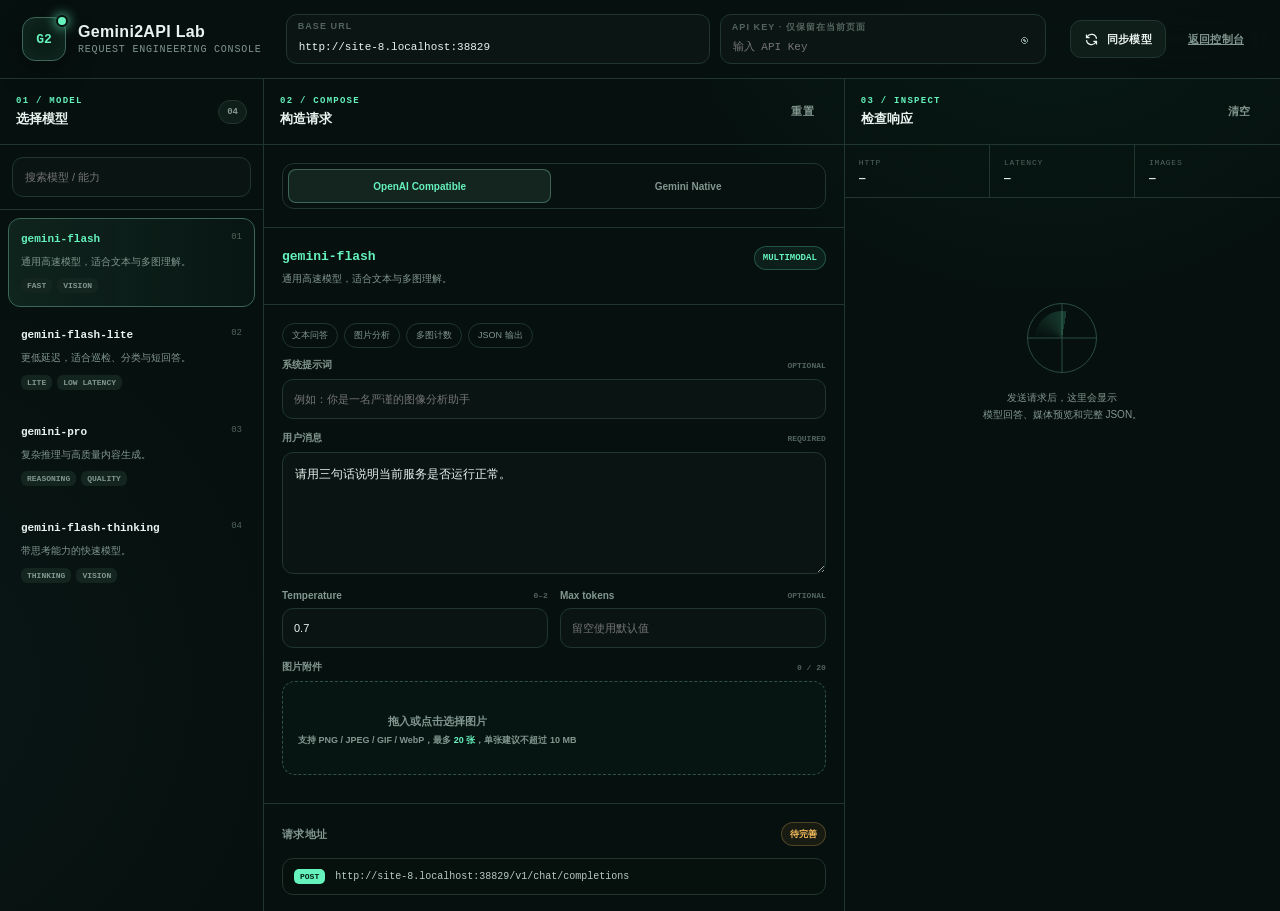
==== static/api-playground.html @ e966d171 "feat: add API request playground" ====
<!DOCTYPE html>
<html lang="zh-CN">
<head>
    <meta charset="UTF-8">
    <meta name="viewport" content="width=device-width, initial-scale=1.0">
    <meta name="theme-color" content="#07110f">
    <title>Gemini2API · API 调试台</title>
    <style>
        :root {
            color-scheme: dark;
            --ink: #e9f3ef;
            --muted: #82978f;
            --dim: #52645d;
            --bg: #07110f;
            --surface: #0c1714;
            --surface-2: #101e1a;
            --surface-3: #14251f;
            --line: #20362f;
            --line-hot: #3b6658;
            --signal: #65f2bd;
            --signal-2: #12c98a;
            --cyan: #62d7f4;
            --amber: #f5bc5c;
            --danger: #ff746f;
            --radius: 14px;
            --mono: "Cascadia Code", "JetBrains Mono", Consolas, monospace;
            --sans: Bahnschrift, "Microsoft YaHei UI", "Noto Sans SC", sans-serif;
        }

        * { box-sizing: border-box; }
        html { min-width: 320px; background: var(--bg); }
        body {
            margin: 0;
            min-height: 100vh;
            color: var(--ink);
            font-family: var(--sans);
            background:
                radial-gradient(circle at 82% -10%, rgba(18,201,138,.12), transparent 30%),
                radial-gradient(circle at -10% 75%, rgba(98,215,244,.07), transparent 28%),
                var(--bg);
        }
        body::before {
            content: "";
            position: fixed;
            inset: 0;
            pointer-events: none;
            opacity: .13;
            background-image: linear-gradient(rgba(101,242,189,.09) 1px, transparent 1px), linear-gradient(90deg, rgba(101,242,189,.09) 1px, transparent 1px);
            background-size: 48px 48px;
            mask-image: linear-gradient(to bottom, #000, transparent 70%);
        }
        button, input, textarea, select { font: inherit; }
        button { color: inherit; cursor: pointer; }
        button:disabled { cursor: not-allowed; opacity: .48; }
        a { color: inherit; }
        :focus-visible { outline: 2px solid var(--signal); outline-offset: 2px; }
        ::selection { color: #04110c; background: var(--signal); }
        ::-webkit-scrollbar { width: 9px; height: 9px; }
        ::-webkit-scrollbar-track { background: transparent; }
        ::-webkit-scrollbar-thumb { border: 3px solid transparent; border-radius: 10px; background: #2b443b; background-clip: content-box; }

        .shell { position: relative; z-index: 1; min-height: 100vh; }
        .topbar {
            position: sticky;
            top: 0;
            z-index: 30;
            min-height: 78px;
            display: grid;
            grid-template-columns: auto minmax(320px, 1fr) auto;
            align-items: center;
            gap: 24px;
            padding: 14px 22px;
            border-bottom: 1px solid var(--line);
            background: rgba(7,17,15,.88);
            backdrop-filter: blur(22px);
        }
        .brand { display: flex; align-items: center; gap: 12px; min-width: 230px; text-decoration: none; }
        .brand-mark {
            position: relative;
            width: 44px;
            height: 44px;
            display: grid;
            place-items: center;
            border: 1px solid var(--line-hot);
            border-radius: 13px;
            background: #0b1b16;
            color: var(--signal);
            font-family: var(--mono);
            font-size: 13px;
            font-weight: 800;
            box-shadow: inset 0 0 22px rgba(101,242,189,.08), 0 8px 30px rgba(0,0,0,.25);
        }
        .brand-mark::after {
            content: "";
            position: absolute;
            right: -3px;
            top: -3px;
            width: 8px;
            height: 8px;
            border: 2px solid var(--bg);
            border-radius: 50%;
            background: var(--signal);
            box-shadow: 0 0 12px var(--signal);
        }
        .brand strong { display: block; font-size: 16px; letter-spacing: .02em; }
        .brand small { display: block; margin-top: 3px; color: var(--muted); font-family: var(--mono); font-size: 10px; letter-spacing: .08em; text-transform: uppercase; }
        .connection { display: grid; grid-template-columns: minmax(210px, 1.3fr) minmax(180px, 1fr); gap: 10px; }
        .compact-field { position: relative; min-width: 0; }
        .compact-field label {
            position: absolute;
            top: 7px;
            left: 12px;
            z-index: 1;
            color: var(--dim);
            font-size: 9px;
            font-weight: 700;
            letter-spacing: .12em;
            text-transform: uppercase;
            pointer-events: none;
        }
        .input, .textarea, .select {
            width: 100%;
            border: 1px solid var(--line);
            border-radius: 11px;
            background: rgba(12,23,20,.9);
            color: var(--ink);
            transition: border-color .18s, background .18s, box-shadow .18s;
        }
        .input:hover, .textarea:hover, .select:hover { border-color: #304d43; }
        .input:focus, .textarea:focus, .select:focus { border-color: var(--line-hot); background: var(--surface-2); box-shadow: 0 0 0 3px rgba(101,242,189,.08); outline: 0; }
        .compact-field .input { height: 50px; padding: 21px 40px 6px 12px; font-family: var(--mono); font-size: 11px; }
        .key-toggle { position: absolute; right: 8px; top: 13px; width: 28px; height: 28px; border: 0; border-radius: 8px; background: transparent; color: var(--muted); }
        .key-toggle:hover { color: var(--signal); background: var(--surface-3); }
        .top-actions { display: flex; align-items: center; gap: 8px; }
        .button {
            min-height: 38px;
            display: inline-flex;
            align-items: center;
            justify-content: center;
            gap: 8px;
            border: 1px solid var(--line);
            border-radius: 11px;
            padding: 0 13px;
            background: var(--surface-2);
            color: var(--ink);
            font-size: 11px;
            font-weight: 700;
            letter-spacing: .02em;
            transition: transform .16s, border-color .16s, background .16s;
        }
        .button:hover { transform: translateY(-1px); border-color: var(--line-hot); background: var(--surface-3); }
        .button svg { width: 15px; height: 15px; }
        .button.primary { border-color: transparent; background: var(--signal); color: #062017; box-shadow: 0 10px 28px rgba(18,201,138,.18); }
        .button.primary:hover { background: #8bf7cf; }
        .button.ghost { border-color: transparent; background: transparent; color: var(--muted); }
        .button.ghost:hover { color: var(--ink); background: var(--surface-2); }

        .workspace {
            width: min(1880px, 100%);
            min-height: calc(100vh - 79px);
            margin: 0 auto;
            display: grid;
            grid-template-columns: 264px minmax(480px, 1fr) minmax(390px, 34vw);
        }
        .pane { min-width: 0; border-right: 1px solid var(--line); background: rgba(7,17,15,.5); }
        .pane:last-child { border-right: 0; }
        .pane-head {
            height: 66px;
            display: flex;
            align-items: center;
            justify-content: space-between;
            gap: 12px;
            padding: 0 16px;
            border-bottom: 1px solid var(--line);
        }
        .pane-kicker { color: var(--signal); font-family: var(--mono); font-size: 9px; font-weight: 800; letter-spacing: .14em; text-transform: uppercase; }
        .pane-title { margin: 4px 0 0; font-size: 13px; font-weight: 700; }
        .counter, .pill {
            display: inline-flex;
            align-items: center;
            gap: 6px;
            min-height: 24px;
            padding: 3px 8px;
            border: 1px solid var(--line);
            border-radius: 999px;
            background: var(--surface-2);
            color: var(--muted);
            font-family: var(--mono);
            font-size: 9px;
            font-weight: 700;
        }
        .pill.ok { border-color: rgba(101,242,189,.25); color: var(--signal); background: rgba(101,242,189,.07); }
        .pill.warn { border-color: rgba(245,188,92,.25); color: var(--amber); background: rgba(245,188,92,.07); }
        .pill.bad { border-color: rgba(255,116,111,.25); color: var(--danger); background: rgba(255,116,111,.07); }

        .model-tools { padding: 12px; border-bottom: 1px solid var(--line); }
        .search { height: 40px; padding: 0 12px; font-size: 11px; }
        .model-list { height: calc(100vh - 199px); overflow-y: auto; padding: 8px; }
        .model-card {
            width: 100%;
            margin: 0 0 7px;
            padding: 13px 12px;
            border: 1px solid transparent;
            border-radius: 12px;
            background: transparent;
            text-align: left;
            transition: border-color .16s, background .16s, transform .16s;
        }
        .model-card:hover { border-color: var(--line); background: var(--surface); transform: translateX(2px); }
        .model-card.active { border-color: var(--line-hot); background: linear-gradient(90deg, rgba(101,242,189,.09), rgba(101,242,189,.025)); }
        .model-index { float: right; color: var(--dim); font-family: var(--mono); font-size: 9px; }
        .model-name { display: block; overflow-wrap: anywhere; color: var(--ink); font-family: var(--mono); font-size: 11px; font-weight: 750; line-height: 1.45; }
        .model-card.active .model-name { color: var(--signal); }
        .model-desc { display: block; margin-top: 7px; color: var(--muted); font-size: 10px; line-height: 1.45; }
        .model-tags { margin-top: 9px; display: flex; gap: 5px; flex-wrap: wrap; }
        .model-tag { padding: 3px 6px; border-radius: 6px; background: var(--surface-3); color: var(--muted); font-family: var(--mono); font-size: 8px; font-weight: 700; }

        .scroll { height: calc(100vh - 145px); overflow-y: auto; }
        .section { padding: 18px; border-bottom: 1px solid var(--line); }
        .section-title { margin: 0 0 12px; display: flex; align-items: center; justify-content: space-between; gap: 12px; font-size: 11px; }
        .section-title span:first-child { color: var(--muted); font-weight: 700; letter-spacing: .04em; }
        .protocol { display: grid; grid-template-columns: 1fr 1fr; gap: 5px; padding: 5px; border: 1px solid var(--line); border-radius: 12px; background: #07110f; }
        .protocol button { height: 34px; border: 0; border-radius: 8px; background: transparent; color: var(--muted); font-size: 10px; font-weight: 750; }
        .protocol button.active { background: var(--surface-3); color: var(--signal); box-shadow: inset 0 0 0 1px var(--line-hot); }
        .selection { display: flex; align-items: flex-start; justify-content: space-between; gap: 16px; }
        .selection code { color: var(--signal); font-family: var(--mono); font-size: 13px; font-weight: 800; overflow-wrap: anywhere; }
        .selection p { margin: 7px 0 0; color: var(--muted); font-size: 10px; line-height: 1.5; }
        .form-grid { display: grid; grid-template-columns: 1fr 1fr; gap: 12px; }
        .field { min-width: 0; }
        .field.wide { grid-column: 1 / -1; }
        .field label { display: flex; align-items: center; justify-content: space-between; gap: 10px; margin: 0 0 7px; color: var(--muted); font-size: 10px; font-weight: 700; }
        .field label small { color: var(--dim); font-family: var(--mono); font-size: 8px; }
        .textarea { min-height: 122px; resize: vertical; padding: 12px; font-size: 12px; line-height: 1.6; }
        .select, .field > .input { height: 40px; padding: 0 11px; font-size: 11px; }
        .templates { display: flex; gap: 6px; flex-wrap: wrap; margin-bottom: 10px; }
        .template { border: 1px solid var(--line); border-radius: 999px; padding: 5px 9px; background: transparent; color: var(--muted); font-size: 9px; }
        .template:hover { border-color: var(--line-hot); color: var(--signal); }
        .dropzone {
            min-height: 94px;
            display: grid;
            place-items: center;
            padding: 15px;
            border: 1px dashed #315247;
            border-radius: 13px;
            background: rgba(101,242,189,.025);
            text-align: center;
            transition: border-color .18s, background .18s;
        }
        .dropzone.drag { border-color: var(--signal); background: rgba(101,242,189,.07); }
        .dropzone input { display: none; }
        .dropzone strong { display: block; font-size: 11px; }
        .dropzone span { display: block; margin-top: 5px; color: var(--muted); font-size: 9px; }
        .dropzone b { color: var(--signal); font-weight: 700; }
        .file-list { margin-top: 10px; display: grid; grid-template-columns: repeat(auto-fill, minmax(122px, 1fr)); gap: 8px; }
        .file-card { position: relative; min-width: 0; overflow: hidden; border: 1px solid var(--line); border-radius: 10px; background: var(--surface); }
        .file-card img { width: 100%; height: 78px; display: block; object-fit: cover; background: #050b09; }
        .file-meta { padding: 7px; }
        .file-meta strong, .file-meta span { display: block; overflow: hidden; text-overflow: ellipsis; white-space: nowrap; }
        .file-meta strong { font-size: 9px; }
        .file-meta span { margin-top: 3px; color: var(--muted); font-size: 8px; }
        .file-remove { position: absolute; right: 5px; top: 5px; width: 24px; height: 24px; border: 1px solid rgba(255,255,255,.16); border-radius: 8px; background: rgba(5,11,9,.78); color: #fff; font-size: 14px; }

        .endpoint { display: flex; align-items: flex-start; gap: 10px; padding: 10px 11px; border: 1px solid var(--line); border-radius: 11px; background: #06100d; }
        .method { flex: 0 0 auto; padding: 3px 6px; border-radius: 5px; background: var(--signal); color: #062017; font-family: var(--mono); font-size: 8px; font-weight: 900; }
        .endpoint code { min-width: 0; color: #b8cbc4; font-family: var(--mono); font-size: 10px; line-height: 1.5; overflow-wrap: anywhere; }
        .tabs { display: flex; gap: 3px; padding: 0 12px; border-bottom: 1px solid var(--line); }
        .tabs button { height: 39px; border: 0; border-bottom: 2px solid transparent; padding: 0 10px; background: transparent; color: var(--muted); font-family: var(--mono); font-size: 9px; font-weight: 700; }
        .tabs button.active { border-bottom-color: var(--signal); color: var(--signal); }
        .code-wrap { position: relative; background: #050c0a; }
        pre { margin: 0; color: #b9d5ca; font-family: var(--mono); font-size: 10px; line-height: 1.62; tab-size: 2; }
        .code-output { min-height: 230px; max-height: 430px; padding: 16px; overflow: auto; white-space: pre; }
        .copy { position: absolute; right: 10px; top: 10px; z-index: 2; min-height: 29px; border-color: #29483e; background: #0d1c17; }
        .send-row { display: flex; align-items: center; justify-content: space-between; gap: 16px; }
        .send-note { color: var(--muted); font-size: 9px; line-height: 1.5; }
        .send-button { min-width: 145px; min-height: 44px; }
        .spinner { width: 14px; height: 14px; display: none; border: 2px solid rgba(6,32,23,.25); border-top-color: #062017; border-radius: 50%; animation: spin .75s linear infinite; }
        .loading .spinner { display: block; }
        @keyframes spin { to { transform: rotate(360deg); } }

        .metrics { display: grid; grid-template-columns: repeat(3, 1fr); border-bottom: 1px solid var(--line); }
        .metric { min-width: 0; padding: 13px 14px; border-right: 1px solid var(--line); }
        .metric:last-child { border-right: 0; }
        .metric span { display: block; color: var(--dim); font-family: var(--mono); font-size: 8px; letter-spacing: .1em; text-transform: uppercase; }
        .metric strong { display: block; margin-top: 5px; overflow: hidden; text-overflow: ellipsis; white-space: nowrap; font-family: var(--mono); font-size: 11px; }
        .status-ok { color: var(--signal); }
        .status-bad { color: var(--danger); }
        .answer { margin: 14px; padding: 15px; border: 1px solid var(--line); border-radius: 12px; background: var(--surface); }
        .answer-label { color: var(--signal); font-family: var(--mono); font-size: 8px; font-weight: 800; letter-spacing: .12em; text-transform: uppercase; }
        .answer-text { margin-top: 9px; color: var(--ink); font-size: 12px; line-height: 1.7; white-space: pre-wrap; overflow-wrap: anywhere; }
        .response-empty { min-height: 330px; display: grid; place-items: center; padding: 30px; text-align: center; }
        .radar { position: relative; width: 70px; height: 70px; margin: 0 auto 16px; border: 1px solid var(--line-hot); border-radius: 50%; opacity: .72; }
        .radar::before, .radar::after { content: ""; position: absolute; inset: 50% auto auto 50%; background: var(--line-hot); transform: translate(-50%,-50%); }
        .radar::before { width: 1px; height: 100%; }
        .radar::after { width: 100%; height: 1px; }
        .radar i { position: absolute; inset: 7px; border-radius: 50%; background: conic-gradient(from 10deg, transparent 0 72%, rgba(101,242,189,.28)); animation: radar 2.8s linear infinite; }
        @keyframes radar { to { transform: rotate(360deg); } }
        .response-empty p { margin: 0; color: var(--muted); font-size: 10px; line-height: 1.7; }
        .error { margin: 14px; padding: 12px; border: 1px solid rgba(255,116,111,.28); border-radius: 11px; background: rgba(255,116,111,.07); color: #ffaaa6; font-size: 10px; line-height: 1.6; overflow-wrap: anywhere; }
        .media-grid { display: grid; grid-template-columns: repeat(auto-fit, minmax(180px, 1fr)); gap: 9px; padding: 14px; border-bottom: 1px solid var(--line); }
        .media { overflow: hidden; margin: 0; border: 1px solid var(--line); border-radius: 11px; background: #030806; }
        .media img { width: 100%; max-height: 320px; display: block; object-fit: contain; }
        .media figcaption { padding: 7px 9px; display: flex; justify-content: space-between; gap: 10px; color: var(--muted); font-size: 8px; }
        .raw-head { height: 39px; display: flex; align-items: center; justify-content: space-between; padding: 0 12px; border-top: 1px solid var(--line); border-bottom: 1px solid var(--line); background: var(--surface); color: var(--muted); font-size: 9px; }
        .response-code { min-height: 300px; max-height: calc(100vh - 285px); padding: 16px; overflow: auto; white-space: pre-wrap; overflow-wrap: anywhere; background: #050c0a; }
        .hidden { display: none !important; }
        .toast { position: fixed; right: 20px; bottom: 20px; z-index: 80; max-width: min(380px, calc(100vw - 40px)); padding: 11px 14px; border: 1px solid var(--line-hot); border-radius: 11px; background: #10221c; color: var(--ink); box-shadow: 0 18px 50px rgba(0,0,0,.4); font-size: 10px; opacity: 0; transform: translateY(10px); pointer-events: none; transition: opacity .18s, transform .18s; }
        .toast.show { opacity: 1; transform: translateY(0); }

        @media (max-width: 1260px) {
            .topbar { grid-template-columns: auto 1fr; }
            .top-actions { grid-column: 1 / -1; justify-content: flex-end; }
            .workspace { grid-template-columns: 245px minmax(450px, 1fr); }
            .response-pane { grid-column: 1 / -1; border-top: 1px solid var(--line); }
            .response-pane .scroll { height: auto; max-height: 760px; }
        }
        @media (max-width: 790px) {
            .topbar { position: relative; display: flex; flex-direction: column; align-items: stretch; gap: 12px; }
            .connection { grid-template-columns: 1fr; }
            .top-actions { justify-content: stretch; }
            .top-actions .button { flex: 1; }
            .workspace { display: block; }
            .pane { border-right: 0; border-bottom: 1px solid var(--line); }
            .model-list { height: auto; max-height: 330px; }
            .scroll { height: auto; max-height: none; }
            .form-grid { grid-template-columns: 1fr; }
            .field.wide { grid-column: auto; }
            .send-row { align-items: stretch; flex-direction: column; }
            .send-button { width: 100%; }
            .code-output, .response-code { max-height: 520px; }
        }
    </style>
</head>
<body>
<div class="shell">
    <header class="topbar">
        <a class="brand" href="/index.html" title="返回管理控制台">
            <span class="brand-mark">G2</span>
            <span><strong>Gemini2API Lab</strong><small>request engineering console</small></span>
        </a>
        <div class="connection">
            <div class="compact-field"><label for="baseUrl">Base URL</label><input id="baseUrl" class="input" spellcheck="false"></div>
            <div class="compact-field"><label for="apiKey">API Key · 仅保留在当前页面</label><input id="apiKey" class="input" type="password" autocomplete="off" placeholder="输入 API Key"><button id="keyToggle" class="key-toggle" type="button" aria-label="显示或隐藏 API Key">◉</button></div>
        </div>
        <div class="top-actions">
            <button id="loadModels" class="button" type="button">
                <svg viewBox="0 0 24 24" fill="none" stroke="currentColor" stroke-width="2"><path d="M20 11a8 8 0 0 0-15-3M4 4v5h5M4 13a8 8 0 0 0 15 3m1 4v-5h-5"/></svg>
                同步模型
            </button>
            <a class="button ghost" href="/index.html">返回控制台</a>
        </div>
    </header>

    <main class="workspace">
        <aside class="pane model-pane">
            <div class="pane-head"><div><div class="pane-kicker">01 / Model</div><div class="pane-title">选择模型</div></div><span id="modelCount" class="counter">04</span></div>
            <div class="model-tools"><input id="modelSearch" class="input search" placeholder="搜索模型 / 能力" aria-label="搜索模型"></div>
            <div id="modelList" class="model-list"></div>
        </aside>

        <section class="pane builder-pane">
            <div class="pane-head"><div><div class="pane-kicker">02 / Compose</div><div class="pane-title">构造请求</div></div><button id="reset" class="button ghost" type="button">重置</button></div>
            <div class="scroll">
                <div class="section">
                    <div class="protocol" aria-label="API 协议">
                        <button id="protocolOpenAI" class="active" type="button">OpenAI Compatible</button>
                        <button id="protocolGemini" type="button">Gemini Native</button>
                    </div>
                </div>
                <div class="section">
                    <div class="selection">
                        <div><code id="selectedModel">gemini-flash</code><p id="selectedDescription">通用高速模型，适合文本与多图理解。</p></div>
                        <span id="selectedBadge" class="pill ok">MULTIMODAL</span>
                    </div>
                </div>
                <div class="section">
                    <div class="templates" aria-label="提示词模板">
                        <button class="template" type="button" data-template="text">文本问答</button>
                        <button class="template" type="button" data-template="vision">图片分析</button>
                        <button class="template" type="button" data-template="count">多图计数</button>
                        <button class="template" type="button" data-template="json">JSON 输出</button>
                    </div>
                    <div class="form-grid">
                        <div class="field wide"><label for="systemPrompt"><span>系统提示词</span><small>OPTIONAL</small></label><input id="systemPrompt" class="input" placeholder="例如：你是一名严谨的图像分析助手"></div>
                        <div class="field wide"><label for="prompt"><span>用户消息</span><small>REQUIRED</small></label><textarea id="prompt" class="textarea" placeholder="输入要发送给模型的内容">请用三句话说明当前服务是否运行正常。</textarea></div>
                        <div class="field"><label for="temperature"><span>Temperature</span><small>0–2</small></label><input id="temperature" class="input" type="number" min="0" max="2" step="0.1" value="0.7"></div>
                        <div class="field"><label for="maxTokens"><span>Max tokens</span><small>OPTIONAL</small></label><input id="maxTokens" class="input" type="number" min="1" step="1" placeholder="留空使用默认值"></div>
                        <div class="field wide">
                            <label for="imageInput"><span>图片附件</span><small id="imageCount">0 / 20</small></label>
                            <label id="dropzone" class="dropzone" for="imageInput"><input id="imageInput" type="file" accept="image/png,image/jpeg,image/gif,image/webp" multiple><span><strong>拖入或点击选择图片</strong><span>支持 PNG / JPEG / GIF / WebP，最多 <b>20 张</b>，单张建议不超过 10 MB</span></span></label>
                            <div id="fileList" class="file-list"></div>
                        </div>
                    </div>
                </div>
                <div class="section">
                    <div class="section-title"><span>请求地址</span><span id="requestState" class="pill warn">待填写密钥</span></div>
                    <div class="endpoint"><span class="method">POST</span><code id="endpoint">-</code></div>
                </div>
                <div class="section" style="padding:0">
                    <div class="tabs">
                        <button class="active" type="button" data-tab="json">JSON</button>
                        <button type="button" data-tab="curl">cURL</button>
                        <button type="button" data-tab="python">Python</button>
                        <button type="button" data-tab="javascript">JavaScript</button>
                    </div>
                    <div class="code-wrap"><button id="copyCode" class="button copy" type="button">复制</button><pre id="codeOutput" class="code-output"></pre></div>
                </div>
                <div class="section">
                    <div class="send-row">
                        <div id="validation" class="send-note">填写 API Key 后即可发送请求。示例代码不会暴露真实密钥。</div>
                        <button id="send" class="button primary send-button" type="button"><span class="spinner"></span><svg class="send-icon" viewBox="0 0 24 24" fill="none" stroke="currentColor" stroke-width="2"><path d="m22 2-7 20-4-9-9-4Z"/><path d="M22 2 11 13"/></svg><span id="sendText">发送请求</span></button>
                    </div>
                </div>
            </div>
        </section>

        <section class="pane response-pane">
            <div class="pane-head"><div><div class="pane-kicker">03 / Inspect</div><div class="pane-title">检查响应</div></div><button id="clear" class="button ghost" type="button">清空</button></div>
            <div class="scroll">
                <div class="metrics">
                    <div class="metric"><span>HTTP</span><strong id="httpStatus">—</strong></div>
                    <div class="metric"><span>Latency</span><strong id="latency">—</strong></div>
                    <div class="metric"><span>Images</span><strong id="mediaCount">—</strong></div>
                </div>
                <div id="responseEmpty" class="response-empty"><div><div class="radar"><i></i></div><p>发送请求后，这里会显示<br>模型回答、媒体预览和完整 JSON。</p></div></div>
                <div id="errorBox" class="error hidden"></div>
                <div id="answerBox" class="answer hidden"><div class="answer-label">Assistant output</div><div id="answerText" class="answer-text"></div></div>
                <div id="mediaGrid" class="media-grid hidden"></div>
                <div id="rawPanel" class="hidden"><div class="raw-head"><span>RAW RESPONSE</span><button id="copyResponse" class="button ghost" type="button">复制 JSON</button></div><pre id="responseCode" class="response-code"></pre></div>
            </div>
        </section>
    </main>
</div>
<div id="toast" class="toast" role="status" aria-live="polite"></div>

<script>
    const MAX_IMAGES = 20;
    const CODE_API_KEY = 'YOUR_API_KEY';
    const MODELS = [
        {id:'gemini-flash', label:'Flash', description:'通用高速模型，适合文本与多图理解。', tags:['FAST','VISION']},
        {id:'gemini-flash-lite', label:'Flash Lite', description:'更低延迟，适合巡检、分类与短回答。', tags:['LITE','LOW LATENCY']},
        {id:'gemini-pro', label:'Pro', description:'复杂推理与高质量内容生成。', tags:['REASONING','QUALITY']},
        {id:'gemini-flash-thinking', label:'Flash Thinking', description:'带思考能力的快速模型。', tags:['THINKING','VISION']}
    ];
    const TEMPLATES = {
        text: '请用三句话说明当前服务是否运行正常。',
        vision: '逐张分析这些图片的主体、环境与明显差异，并给出简洁结论。',
        count: '请确认你收到了多少张图片，只回复图片数量。',
        json: '请将结果以 JSON 返回，字段包含 summary、confidence 和 details。'
    };
    const state = {protocol:'openai', models:[...MODELS], selected:MODELS[0], files:[], fileData:[], tab:'json', loading:false, response:null, toastTimer:null};
    const $ = id => document.getElementById(id);
    const trimBase = value => String(value || '').trim().replace(/\/+$/, '');
    const defaultBase = () => location.protocol.startsWith('http') ? location.origin : 'http://localhost:5918';

    function escapeHtml(value){ return String(value ?? '').replace(/[&<>"']/g, char => ({'&':'&amp;','<':'&lt;','>':'&gt;','"':'&quot;',"'":'&#39;'}[char])); }
    function escapeAttr(value){ return escapeHtml(value).replace(/`/g, '&#96;'); }
    function showToast(message){ const toast=$('toast'); toast.textContent=message; toast.classList.add('show'); clearTimeout(state.toastTimer); state.toastTimer=setTimeout(()=>toast.classList.remove('show'),2400); }
    function formatBytes(bytes){ return bytes < 1048576 ? `${Math.max(1,Math.round(bytes/1024))} KB` : `${(bytes/1048576).toFixed(1)} MB`; }
    function formatTime(ms){ return ms < 1000 ? `${Math.round(ms)} ms` : `${(ms/1000).toFixed(2)} s`; }

    function renderModels(){
        const query=$('modelSearch').value.trim().toLowerCase();
        const rows=state.models.filter(model => !query || `${model.id} ${model.label} ${model.description} ${model.tags.join(' ')}`.toLowerCase().includes(query));
        $('modelCount').textContent=String(rows.length).padStart(2,'0');
        $('modelList').innerHTML=rows.length ? rows.map((model,index)=>`<button class="model-card ${state.selected?.id===model.id?'active':''}" type="button" data-model="${escapeAttr(model.id)}"><span class="model-index">${String(index+1).padStart(2,'0')}</span><span class="model-name">${escapeHtml(model.id)}</span><span class="model-desc">${escapeHtml(model.description)}</span><span class="model-tags">${model.tags.map(tag=>`<span class="model-tag">${escapeHtml(tag)}</span>`).join('')}</span></button>`).join('') : '<div class="response-empty"><p>没有匹配的模型</p></div>';
        document.querySelectorAll('[data-model]').forEach(button=>button.addEventListener('click',()=>selectModel(button.dataset.model)));
    }
    function selectModel(id){
        const model=state.models.find(item=>item.id===id); if(!model) return;
        state.selected=model;
        $('selectedModel').textContent=model.id;
        $('selectedDescription').textContent=model.description;
        $('selectedBadge').textContent=model.tags.includes('THINKING')?'THINKING':'MULTIMODAL';
        renderModels(); refresh();
    }
    async function loadModels(){
        const base=trimBase($('baseUrl').value), key=$('apiKey').value.trim();
        if(!base || !key){ showToast('请先填写服务地址和 API Key'); return; }
        const button=$('loadModels'); button.disabled=true; button.textContent='同步中…';
        try{
            const response=await fetch(`${base}/v1/models`,{headers:{Authorization:`Bearer ${key}`}});
            const body=await response.json().catch(()=>({}));
            if(!response.ok) throw new Error(extractError(body)||`HTTP ${response.status}`);
            const ids=(body.data||[]).map(item=>String(item.id||'')).filter(Boolean);
            if(!ids.length) throw new Error('服务未返回模型');
            state.models=ids.map(id=>MODELS.find(item=>item.id===id)||{id,label:id,description:'服务端可用模型',tags:['CUSTOM']});
            selectModel(state.models.find(item=>item.id===state.selected?.id)?.id||state.models[0].id);
            showToast(`已同步 ${state.models.length} 个模型`);
        }catch(error){ showToast(`同步失败：${error.message}`); }
        finally{ button.disabled=false; button.innerHTML='<svg viewBox="0 0 24 24" fill="none" stroke="currentColor" stroke-width="2"><path d="M20 11a8 8 0 0 0-15-3M4 4v5h5M4 13a8 8 0 0 0 15 3m1 4v-5h-5"/></svg>同步模型'; }
    }

    function setProtocol(protocol){ state.protocol=protocol; $('protocolOpenAI').classList.toggle('active',protocol==='openai'); $('protocolGemini').classList.toggle('active',protocol==='gemini'); refresh(); }
    function readFile(file){ return new Promise((resolve,reject)=>{ const reader=new FileReader(); reader.onload=()=>{ const dataUrl=String(reader.result||''), comma=dataUrl.indexOf(','); resolve({file,name:file.name,size:file.size,mime:file.type||'image/png',dataUrl,base64:comma>=0?dataUrl.slice(comma+1):''}); }; reader.onerror=()=>reject(new Error(`无法读取 ${file.name}`)); reader.readAsDataURL(file); }); }
    async function addFiles(fileList){
        const incoming=[...fileList].filter(file=>/^image\/(png|jpeg|gif|webp)$/.test(file.type));
        const remaining=MAX_IMAGES-state.files.length;
        if(!remaining){ showToast('最多支持 20 张图片'); return; }
        const accepted=incoming.slice(0,remaining);
        const tooLarge=accepted.find(file=>file.size>10*1024*1024);
        if(tooLarge){ showToast(`${tooLarge.name} 超过 10 MB`); return; }
        const data=await Promise.all(accepted.map(readFile));
        state.files.push(...accepted); state.fileData.push(...data);
        if(incoming.length>accepted.length) showToast(`已保留前 ${accepted.length} 张，总数最多 20 张`);
        renderFiles(); refresh();
    }
    function renderFiles(){
        $('imageCount').textContent=`${state.files.length} / ${MAX_IMAGES}`;
        $('fileList').innerHTML=state.fileData.map((item,index)=>`<div class="file-card"><img src="${escapeAttr(item.dataUrl)}" alt="图片 ${index+1} 预览"><button class="file-remove" type="button" data-remove="${index}" aria-label="删除图片 ${index+1}">×</button><div class="file-meta"><strong>图 ${String(index+1).padStart(2,'0')} · ${escapeHtml(item.name)}</strong><span>${formatBytes(item.size)}</span></div></div>`).join('');
        document.querySelectorAll('[data-remove]').forEach(button=>button.addEventListener('click',()=>{ const index=Number(button.dataset.remove); state.files.splice(index,1); state.fileData.splice(index,1); renderFiles(); refresh(); }));
    }

    function buildRequest(placeholders=false){
        const base=trimBase($('baseUrl').value)||defaultBase();
        const prompt=$('prompt').value.trim(), system=$('systemPrompt').value.trim();
        const temperature=Number($('temperature').value), maxTokens=Number($('maxTokens').value);
        const images=placeholders ? state.fileData.map((item,index)=>({...item,dataUrl:`data:${item.mime};base64,IMAGE_${index+1}_BASE64`,base64:`IMAGE_${index+1}_BASE64`})) : state.fileData;
        if(state.protocol==='openai'){
            const content=[]; if(prompt) content.push({type:'text',text:prompt}); images.forEach(image=>content.push({type:'image_url',image_url:{url:image.dataUrl}}));
            const messages=[]; if(system) messages.push({role:'system',content:system}); messages.push({role:'user',content:images.length?content:prompt});
            const payload={model:state.selected.id,messages,stream:false,temperature}; if(maxTokens>0) payload.max_tokens=maxTokens;
            return {endpoint:`${base}/v1/chat/completions`,payload};
        }
        const parts=[]; if(prompt) parts.push({text:prompt}); images.forEach(image=>parts.push({inline_data:{mime_type:image.mime,data:image.base64}}));
        const payload={contents:[{role:'user',parts}],generation_config:{temperature}}; if(system) payload.system_instruction=system; if(maxTokens>0) payload.generation_config.max_output_tokens=maxTokens;
        return {endpoint:`${base}/v1beta/models/${encodeURIComponent(state.selected.id)}:generateContent`,payload};
    }
    function validate(){
        if(!trimBase($('baseUrl').value)) return '请填写服务地址';
        if(!$('apiKey').value.trim()) return '请填写 API Key';
        if(!$('prompt').value.trim()) return '请填写用户消息';
        const temperature=Number($('temperature').value); if(!Number.isFinite(temperature)||temperature<0||temperature>2) return 'Temperature 必须在 0 到 2 之间';
        return '';
    }
    function refresh(){
        const request=buildRequest(true), error=validate();
        $('endpoint').textContent=request.endpoint;
        $('requestState').textContent=error?'待完善':'READY'; $('requestState').className=`pill ${error?'warn':'ok'}`;
        $('validation').textContent=error||`请求已就绪 · ${state.files.length} 张图片 · 示例代码使用安全占位密钥`;
        $('send').disabled=Boolean(error)||state.loading;
        renderCode();
    }
    function setTab(tab){ state.tab=tab; document.querySelectorAll('[data-tab]').forEach(button=>button.classList.toggle('active',button.dataset.tab===tab)); renderCode(); }
    function renderCode(){
        const request=buildRequest(true), body=JSON.stringify(request.payload,null,2);
        let output=body;
        if(state.tab==='curl') output=`curl --request POST '${request.endpoint}' \\\n  --header 'Authorization: Bearer ${CODE_API_KEY}' \\\n  --header 'Content-Type: application/json' \\\n  --data '${body.replace(/'/g,"'\\''")}'`;
        if(state.tab==='python') output=`import json\nimport requests\n\nurl = ${JSON.stringify(request.endpoint)}\nheaders = {\n    "Authorization": "Bearer ${CODE_API_KEY}",\n    "Content-Type": "application/json",\n}\npayload = json.loads(${JSON.stringify(body)})\n\nresponse = requests.post(url, headers=headers, json=payload, timeout=300)\nresponse.raise_for_status()\nprint(response.json())`;
        if(state.tab==='javascript') output=`const response = await fetch(${JSON.stringify(request.endpoint)}, {\n  method: "POST",\n  headers: {\n    "Authorization": "Bearer ${CODE_API_KEY}",\n    "Content-Type": "application/json"\n  },\n  body: JSON.stringify(${body})\n});\n\nif (!response.ok) throw new Error(await response.text());\nconsole.log(await response.json());`;
        $('codeOutput').textContent=output;
    }

    async function sendRequest(){
        const error=validate(); if(error){ showToast(error); return; }
        const request=buildRequest(false), started=performance.now(); setLoading(true); clearResponse(false);
        try{
            const response=await fetch(request.endpoint,{method:'POST',headers:{Authorization:`Bearer ${$('apiKey').value.trim()}`,'Content-Type':'application/json'},body:JSON.stringify(request.payload)});
            const text=await response.text(); let body; try{ body=JSON.parse(text); }catch{ body={raw:text}; }
            renderResponse(response.status,performance.now()-started,body);
        }catch(error){ renderResponse(0,performance.now()-started,{error:error.message}); }
        finally{ setLoading(false); }
    }
    function setLoading(loading){ state.loading=loading; $('send').classList.toggle('loading',loading); $('sendText').textContent=loading?'请求进行中':'发送请求'; $('send').disabled=loading||Boolean(validate()); }
    function assistantText(body){
        const openai=body?.choices?.[0]?.message?.content; if(typeof openai==='string') return openai;
        const parts=body?.candidates?.[0]?.content?.parts; if(Array.isArray(parts)) return parts.map(part=>part.text||'').filter(Boolean).join('\n');
        return '';
    }
    function extractError(body){ if(!body) return ''; if(typeof body==='string') return body; if(typeof body.detail==='string') return body.detail; if(typeof body.error==='string') return body.error; return body.error?.message||body.message||''; }
    function collectMedia(body){
        const found=[], seen=new Set();
        const add=url=>{ if(!url||seen.has(url)) return; if(/^(https?:\/\/|data:image\/|\/images\/)/i.test(url)){ seen.add(url); found.push(url); } };
        const walk=value=>{ if(typeof value==='string'){ for(const match of value.matchAll(/!\[[^\]]*\]\(([^)]+)\)/g)) add(match[1]); if(/^(https?:\/\/|data:image\/|\/images\/)/i.test(value)) add(value); return; } if(Array.isArray(value)){ value.forEach(walk); return; } if(value&&typeof value==='object') Object.values(value).forEach(walk); };
        walk(body); return found;
    }
    function renderResponse(status,duration,body){
        state.response=body; $('responseEmpty').classList.add('hidden'); $('rawPanel').classList.remove('hidden');
        $('httpStatus').textContent=status?`${status} ${status>=200&&status<300?'OK':'ERROR'}`:'NETWORK'; $('httpStatus').className=status>=200&&status<300?'status-ok':'status-bad';
        $('latency').textContent=formatTime(duration);
        const error=extractError(body), answer=assistantText(body), media=collectMedia(body);
        $('errorBox').classList.toggle('hidden',!error||status>=200&&status<300); $('errorBox').textContent=error;
        $('answerBox').classList.toggle('hidden',!answer); $('answerText').textContent=answer;
        $('mediaCount').textContent=String(media.length).padStart(2,'0');
        $('mediaGrid').classList.toggle('hidden',!media.length); $('mediaGrid').innerHTML=media.map((url,index)=>`<figure class="media"><img src="${escapeAttr(url)}" alt="响应图片 ${index+1}"><figcaption><span>IMAGE ${String(index+1).padStart(2,'0')}</span><a href="${escapeAttr(url)}" target="_blank" rel="noopener">OPEN ↗</a></figcaption></figure>`).join('');
        $('responseCode').textContent=JSON.stringify(body,null,2);
    }
    function clearResponse(reset=true){ state.response=null; $('responseEmpty').classList.remove('hidden'); $('errorBox').classList.add('hidden'); $('answerBox').classList.add('hidden'); $('mediaGrid').classList.add('hidden'); $('mediaGrid').innerHTML=''; $('rawPanel').classList.add('hidden'); if(reset){ $('httpStatus').textContent='—'; $('latency').textContent='—'; $('mediaCount').textContent='—'; } }
    function resetBuilder(){ $('systemPrompt').value=''; $('prompt').value=TEMPLATES.text; $('temperature').value='0.7'; $('maxTokens').value=''; $('imageInput').value=''; state.files=[]; state.fileData=[]; renderFiles(); refresh(); }
    async function copyText(text){ try{ await navigator.clipboard.writeText(text); }catch{ const area=document.createElement('textarea'); area.value=text; area.style.cssText='position:fixed;opacity:0'; document.body.append(area); area.select(); document.execCommand('copy'); area.remove(); } showToast('已复制到剪贴板'); }

    $('baseUrl').value=defaultBase(); $('apiKey').value=localStorage.getItem('gemini2api_token')||'';
    $('keyToggle').addEventListener('click',()=>{ $('apiKey').type=$('apiKey').type==='password'?'text':'password'; });
    $('loadModels').addEventListener('click',loadModels); $('modelSearch').addEventListener('input',renderModels);
    $('protocolOpenAI').addEventListener('click',()=>setProtocol('openai')); $('protocolGemini').addEventListener('click',()=>setProtocol('gemini'));
    ['baseUrl','apiKey','systemPrompt','prompt','temperature','maxTokens'].forEach(id=>$(id).addEventListener('input',refresh));
    document.querySelectorAll('[data-template]').forEach(button=>button.addEventListener('click',()=>{ $('prompt').value=TEMPLATES[button.dataset.template]; refresh(); }));
    document.querySelectorAll('[data-tab]').forEach(button=>button.addEventListener('click',()=>setTab(button.dataset.tab)));
    $('imageInput').addEventListener('change',event=>addFiles(event.target.files));
    const dropzone=$('dropzone'); ['dragenter','dragover'].forEach(type=>dropzone.addEventListener(type,event=>{ event.preventDefault(); dropzone.classList.add('drag'); })); ['dragleave','drop'].forEach(type=>dropzone.addEventListener(type,event=>{ event.preventDefault(); dropzone.classList.remove('drag'); })); dropzone.addEventListener('drop',event=>addFiles(event.dataTransfer.files));
    $('copyCode').addEventListener('click',()=>copyText($('codeOutput').textContent)); $('copyResponse').addEventListener('click',()=>copyText($('responseCode').textContent));
    $('send').addEventListener('click',sendRequest); $('clear').addEventListener('click',()=>clearResponse()); $('reset').addEventListener('click',resetBuilder);
    renderModels(); selectModel(MODELS[0].id); renderFiles(); clearResponse(); refresh();
</script>
</body>
</html>
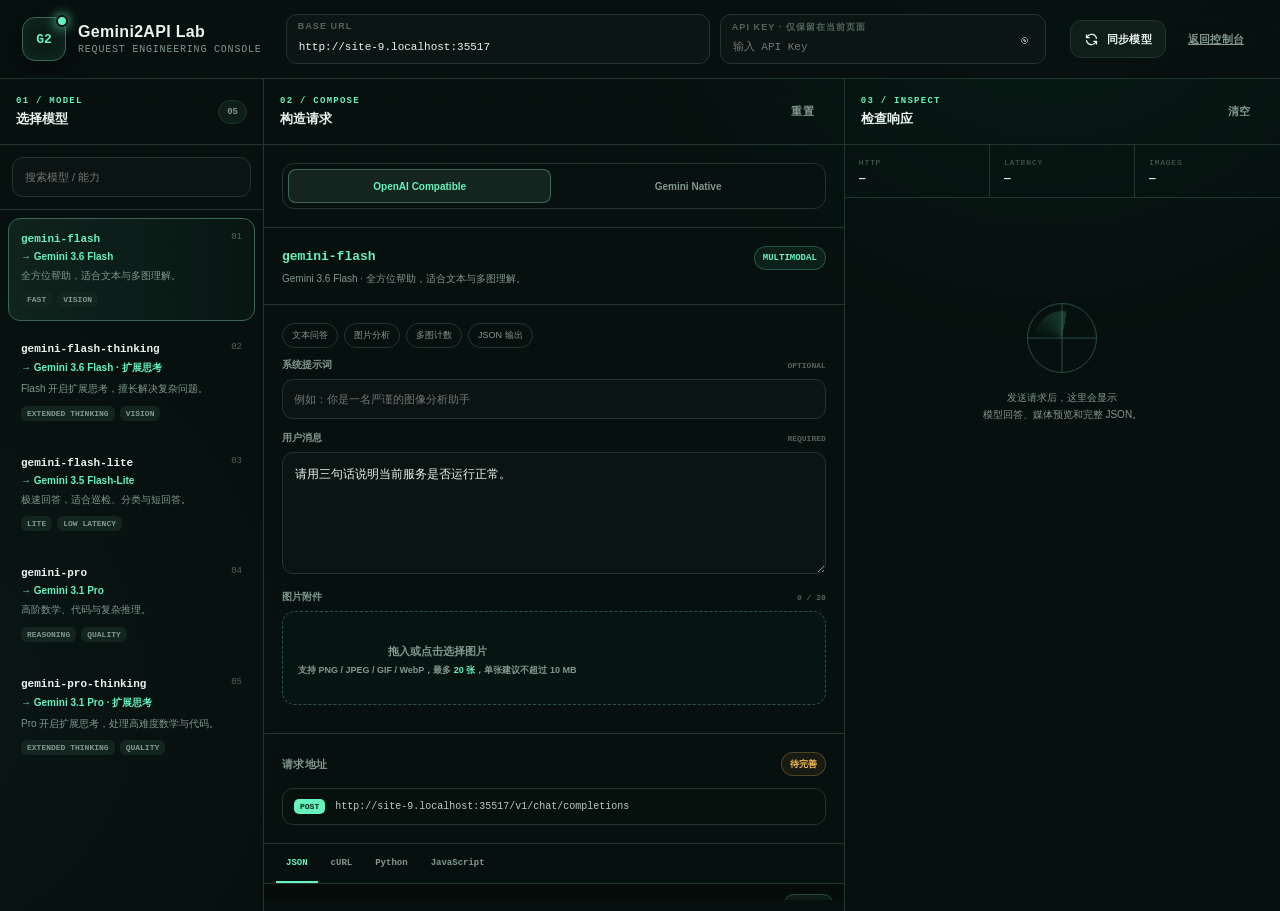
==== commit b2f10f72: "feat: improve Gemini monitoring and model modes" ====
--- a/static/api-playground.html
+++ b/static/api-playground.html
@@ -211,6 +211,7 @@
         .model-index { float: right; color: var(--dim); font-family: var(--mono); font-size: 9px; }
         .model-name { display: block; overflow-wrap: anywhere; color: var(--ink); font-family: var(--mono); font-size: 11px; font-weight: 750; line-height: 1.45; }
         .model-card.active .model-name { color: var(--signal); }
+        .model-version { display: block; margin-top: 3px; color: var(--signal); font-size: 10px; font-weight: 700; }
         .model-desc { display: block; margin-top: 7px; color: var(--muted); font-size: 10px; line-height: 1.45; }
         .model-tags { margin-top: 9px; display: flex; gap: 5px; flex-wrap: wrap; }
         .model-tag { padding: 3px 6px; border-radius: 6px; background: var(--surface-3); color: var(--muted); font-family: var(--mono); font-size: 8px; font-weight: 700; }
@@ -352,7 +353,7 @@
 
     <main class="workspace">
         <aside class="pane model-pane">
-            <div class="pane-head"><div><div class="pane-kicker">01 / Model</div><div class="pane-title">选择模型</div></div><span id="modelCount" class="counter">04</span></div>
+            <div class="pane-head"><div><div class="pane-kicker">01 / Model</div><div class="pane-title">选择模型</div></div><span id="modelCount" class="counter">05</span></div>
             <div class="model-tools"><input id="modelSearch" class="input search" placeholder="搜索模型 / 能力" aria-label="搜索模型"></div>
             <div id="modelList" class="model-list"></div>
         </aside>
@@ -382,8 +383,6 @@
                     <div class="form-grid">
                         <div class="field wide"><label for="systemPrompt"><span>系统提示词</span><small>OPTIONAL</small></label><input id="systemPrompt" class="input" placeholder="例如：你是一名严谨的图像分析助手"></div>
                         <div class="field wide"><label for="prompt"><span>用户消息</span><small>REQUIRED</small></label><textarea id="prompt" class="textarea" placeholder="输入要发送给模型的内容">请用三句话说明当前服务是否运行正常。</textarea></div>
-                        <div class="field"><label for="temperature"><span>Temperature</span><small>0–2</small></label><input id="temperature" class="input" type="number" min="0" max="2" step="0.1" value="0.7"></div>
-                        <div class="field"><label for="maxTokens"><span>Max tokens</span><small>OPTIONAL</small></label><input id="maxTokens" class="input" type="number" min="1" step="1" placeholder="留空使用默认值"></div>
                         <div class="field wide">
                             <label for="imageInput"><span>图片附件</span><small id="imageCount">0 / 20</small></label>
                             <label id="dropzone" class="dropzone" for="imageInput"><input id="imageInput" type="file" accept="image/png,image/jpeg,image/gif,image/webp" multiple><span><strong>拖入或点击选择图片</strong><span>支持 PNG / JPEG / GIF / WebP，最多 <b>20 张</b>，单张建议不超过 10 MB</span></span></label>
@@ -436,10 +435,11 @@
     const MAX_IMAGES = 20;
     const CODE_API_KEY = 'YOUR_API_KEY';
     const MODELS = [
-        {id:'gemini-flash', label:'Flash', description:'通用高速模型，适合文本与多图理解。', tags:['FAST','VISION']},
-        {id:'gemini-flash-lite', label:'Flash Lite', description:'更低延迟，适合巡检、分类与短回答。', tags:['LITE','LOW LATENCY']},
-        {id:'gemini-pro', label:'Pro', description:'复杂推理与高质量内容生成。', tags:['REASONING','QUALITY']},
-        {id:'gemini-flash-thinking', label:'Flash Thinking', description:'带思考能力的快速模型。', tags:['THINKING','VISION']}
+        {id:'gemini-flash', label:'Gemini 3.6 Flash', description:'全方位帮助，适合文本与多图理解。', tags:['FAST','VISION']},
+        {id:'gemini-flash-thinking', label:'Gemini 3.6 Flash · 扩展思考', description:'Flash 开启扩展思考，擅长解决复杂问题。', tags:['EXTENDED THINKING','VISION']},
+        {id:'gemini-flash-lite', label:'Gemini 3.5 Flash-Lite', description:'极速回答，适合巡检、分类与短回答。', tags:['LITE','LOW LATENCY']},
+        {id:'gemini-pro', label:'Gemini 3.1 Pro', description:'高阶数学、代码与复杂推理。', tags:['REASONING','QUALITY']},
+        {id:'gemini-pro-thinking', label:'Gemini 3.1 Pro · 扩展思考', description:'Pro 开启扩展思考，处理高难度数学与代码。', tags:['EXTENDED THINKING','QUALITY']}
     ];
     const TEMPLATES = {
         text: '请用三句话说明当前服务是否运行正常。',
@@ -462,15 +462,15 @@
         const query=$('modelSearch').value.trim().toLowerCase();
         const rows=state.models.filter(model => !query || `${model.id} ${model.label} ${model.description} ${model.tags.join(' ')}`.toLowerCase().includes(query));
         $('modelCount').textContent=String(rows.length).padStart(2,'0');
-        $('modelList').innerHTML=rows.length ? rows.map((model,index)=>`<button class="model-card ${state.selected?.id===model.id?'active':''}" type="button" data-model="${escapeAttr(model.id)}"><span class="model-index">${String(index+1).padStart(2,'0')}</span><span class="model-name">${escapeHtml(model.id)}</span><span class="model-desc">${escapeHtml(model.description)}</span><span class="model-tags">${model.tags.map(tag=>`<span class="model-tag">${escapeHtml(tag)}</span>`).join('')}</span></button>`).join('') : '<div class="response-empty"><p>没有匹配的模型</p></div>';
+        $('modelList').innerHTML=rows.length ? rows.map((model,index)=>`<button class="model-card ${state.selected?.id===model.id?'active':''}" type="button" data-model="${escapeAttr(model.id)}"><span class="model-index">${String(index+1).padStart(2,'0')}</span><span class="model-name">${escapeHtml(model.id)}</span><span class="model-version">→ ${escapeHtml(model.label)}</span><span class="model-desc">${escapeHtml(model.description)}</span><span class="model-tags">${model.tags.map(tag=>`<span class="model-tag">${escapeHtml(tag)}</span>`).join('')}</span></button>`).join('') : '<div class="response-empty"><p>没有匹配的模型</p></div>';
         document.querySelectorAll('[data-model]').forEach(button=>button.addEventListener('click',()=>selectModel(button.dataset.model)));
     }
     function selectModel(id){
         const model=state.models.find(item=>item.id===id); if(!model) return;
         state.selected=model;
         $('selectedModel').textContent=model.id;
-        $('selectedDescription').textContent=model.description;
-        $('selectedBadge').textContent=model.tags.includes('THINKING')?'THINKING':'MULTIMODAL';
+        $('selectedDescription').textContent=`${model.label} · ${model.description}`;
+        $('selectedBadge').textContent=model.tags.includes('EXTENDED THINKING')?'扩展思考':'MULTIMODAL';
         renderModels(); refresh();
     }
     async function loadModels(){
@@ -513,23 +513,21 @@
     function buildRequest(placeholders=false){
         const base=trimBase($('baseUrl').value)||defaultBase();
         const prompt=$('prompt').value.trim(), system=$('systemPrompt').value.trim();
-        const temperature=Number($('temperature').value), maxTokens=Number($('maxTokens').value);
         const images=placeholders ? state.fileData.map((item,index)=>({...item,dataUrl:`data:${item.mime};base64,IMAGE_${index+1}_BASE64`,base64:`IMAGE_${index+1}_BASE64`})) : state.fileData;
         if(state.protocol==='openai'){
             const content=[]; if(prompt) content.push({type:'text',text:prompt}); images.forEach(image=>content.push({type:'image_url',image_url:{url:image.dataUrl}}));
             const messages=[]; if(system) messages.push({role:'system',content:system}); messages.push({role:'user',content:images.length?content:prompt});
-            const payload={model:state.selected.id,messages,stream:false,temperature}; if(maxTokens>0) payload.max_tokens=maxTokens;
+            const payload={model:state.selected.id,messages,stream:false};
             return {endpoint:`${base}/v1/chat/completions`,payload};
         }
         const parts=[]; if(prompt) parts.push({text:prompt}); images.forEach(image=>parts.push({inline_data:{mime_type:image.mime,data:image.base64}}));
-        const payload={contents:[{role:'user',parts}],generation_config:{temperature}}; if(system) payload.system_instruction=system; if(maxTokens>0) payload.generation_config.max_output_tokens=maxTokens;
+        const payload={contents:[{role:'user',parts}]}; if(system) payload.system_instruction=system;
         return {endpoint:`${base}/v1beta/models/${encodeURIComponent(state.selected.id)}:generateContent`,payload};
     }
     function validate(){
         if(!trimBase($('baseUrl').value)) return '请填写服务地址';
         if(!$('apiKey').value.trim()) return '请填写 API Key';
         if(!$('prompt').value.trim()) return '请填写用户消息';
-        const temperature=Number($('temperature').value); if(!Number.isFinite(temperature)||temperature<0||temperature>2) return 'Temperature 必须在 0 到 2 之间';
         return '';
     }
     function refresh(){
@@ -585,14 +583,14 @@
         $('responseCode').textContent=JSON.stringify(body,null,2);
     }
     function clearResponse(reset=true){ state.response=null; $('responseEmpty').classList.remove('hidden'); $('errorBox').classList.add('hidden'); $('answerBox').classList.add('hidden'); $('mediaGrid').classList.add('hidden'); $('mediaGrid').innerHTML=''; $('rawPanel').classList.add('hidden'); if(reset){ $('httpStatus').textContent='—'; $('latency').textContent='—'; $('mediaCount').textContent='—'; } }
-    function resetBuilder(){ $('systemPrompt').value=''; $('prompt').value=TEMPLATES.text; $('temperature').value='0.7'; $('maxTokens').value=''; $('imageInput').value=''; state.files=[]; state.fileData=[]; renderFiles(); refresh(); }
+    function resetBuilder(){ $('systemPrompt').value=''; $('prompt').value=TEMPLATES.text; $('imageInput').value=''; state.files=[]; state.fileData=[]; renderFiles(); refresh(); }
     async function copyText(text){ try{ await navigator.clipboard.writeText(text); }catch{ const area=document.createElement('textarea'); area.value=text; area.style.cssText='position:fixed;opacity:0'; document.body.append(area); area.select(); document.execCommand('copy'); area.remove(); } showToast('已复制到剪贴板'); }
 
     $('baseUrl').value=defaultBase(); $('apiKey').value=localStorage.getItem('gemini2api_token')||'';
     $('keyToggle').addEventListener('click',()=>{ $('apiKey').type=$('apiKey').type==='password'?'text':'password'; });
     $('loadModels').addEventListener('click',loadModels); $('modelSearch').addEventListener('input',renderModels);
     $('protocolOpenAI').addEventListener('click',()=>setProtocol('openai')); $('protocolGemini').addEventListener('click',()=>setProtocol('gemini'));
-    ['baseUrl','apiKey','systemPrompt','prompt','temperature','maxTokens'].forEach(id=>$(id).addEventListener('input',refresh));
+    ['baseUrl','apiKey','systemPrompt','prompt'].forEach(id=>$(id).addEventListener('input',refresh));
     document.querySelectorAll('[data-template]').forEach(button=>button.addEventListener('click',()=>{ $('prompt').value=TEMPLATES[button.dataset.template]; refresh(); }));
     document.querySelectorAll('[data-tab]').forEach(button=>button.addEventListener('click',()=>setTab(button.dataset.tab)));
     $('imageInput').addEventListener('change',event=>addFiles(event.target.files));
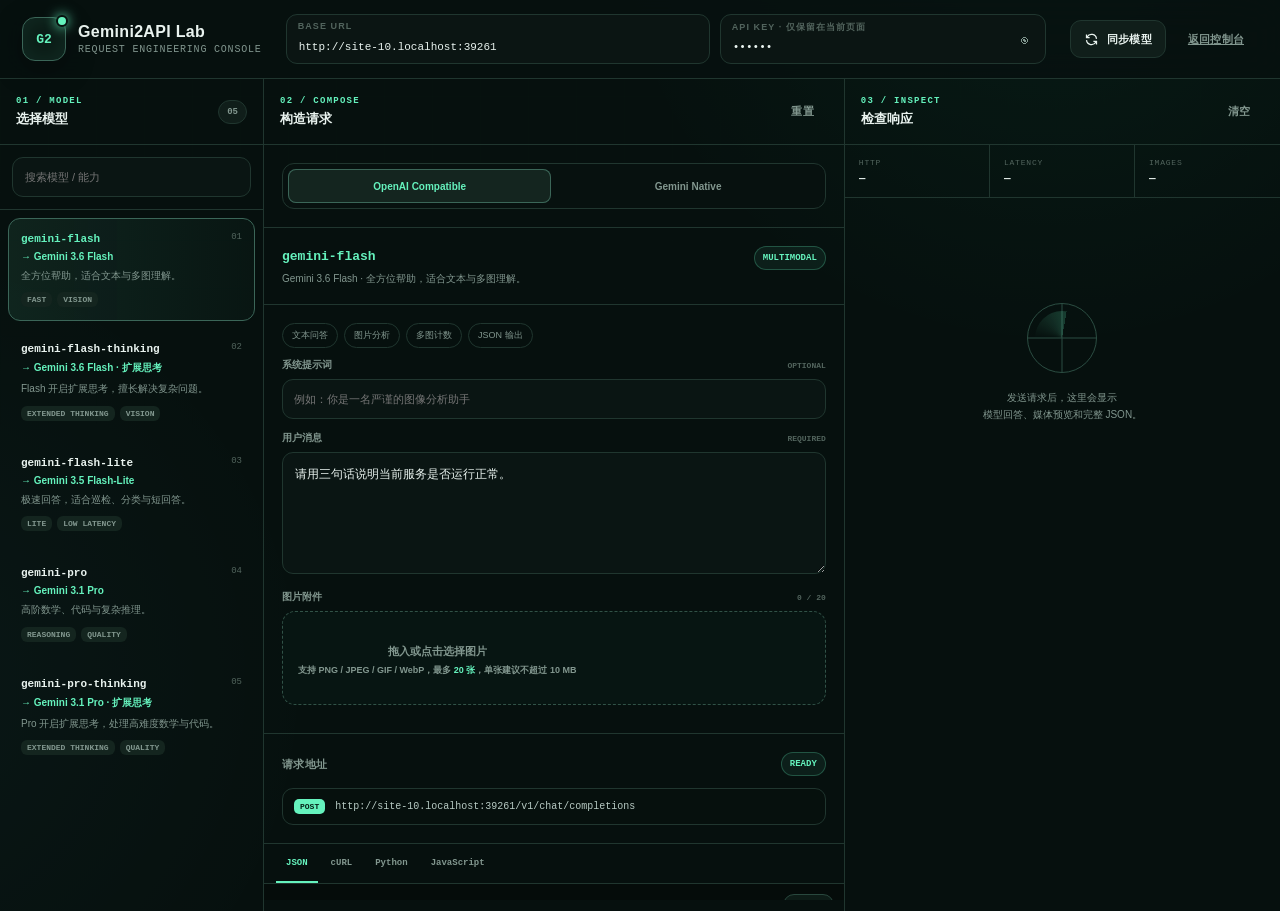
==== commit 2877a132: "config: align default API key" ====
--- a/static/api-playground.html
+++ b/static/api-playground.html
@@ -433,7 +433,7 @@
 
 <script>
     const MAX_IMAGES = 20;
-    const CODE_API_KEY = 'YOUR_API_KEY';
+    const CODE_API_KEY = 'gzwyai';
     const MODELS = [
         {id:'gemini-flash', label:'Gemini 3.6 Flash', description:'全方位帮助，适合文本与多图理解。', tags:['FAST','VISION']},
         {id:'gemini-flash-thinking', label:'Gemini 3.6 Flash · 扩展思考', description:'Flash 开启扩展思考，擅长解决复杂问题。', tags:['EXTENDED THINKING','VISION']},
@@ -586,7 +586,7 @@
     function resetBuilder(){ $('systemPrompt').value=''; $('prompt').value=TEMPLATES.text; $('imageInput').value=''; state.files=[]; state.fileData=[]; renderFiles(); refresh(); }
     async function copyText(text){ try{ await navigator.clipboard.writeText(text); }catch{ const area=document.createElement('textarea'); area.value=text; area.style.cssText='position:fixed;opacity:0'; document.body.append(area); area.select(); document.execCommand('copy'); area.remove(); } showToast('已复制到剪贴板'); }
 
-    $('baseUrl').value=defaultBase(); $('apiKey').value=localStorage.getItem('gemini2api_token')||'';
+    $('baseUrl').value=defaultBase(); $('apiKey').value=CODE_API_KEY;
     $('keyToggle').addEventListener('click',()=>{ $('apiKey').type=$('apiKey').type==='password'?'text':'password'; });
     $('loadModels').addEventListener('click',loadModels); $('modelSearch').addEventListener('input',renderModels);
     $('protocolOpenAI').addEventListener('click',()=>setProtocol('openai')); $('protocolGemini').addEventListener('click',()=>setProtocol('gemini'));
